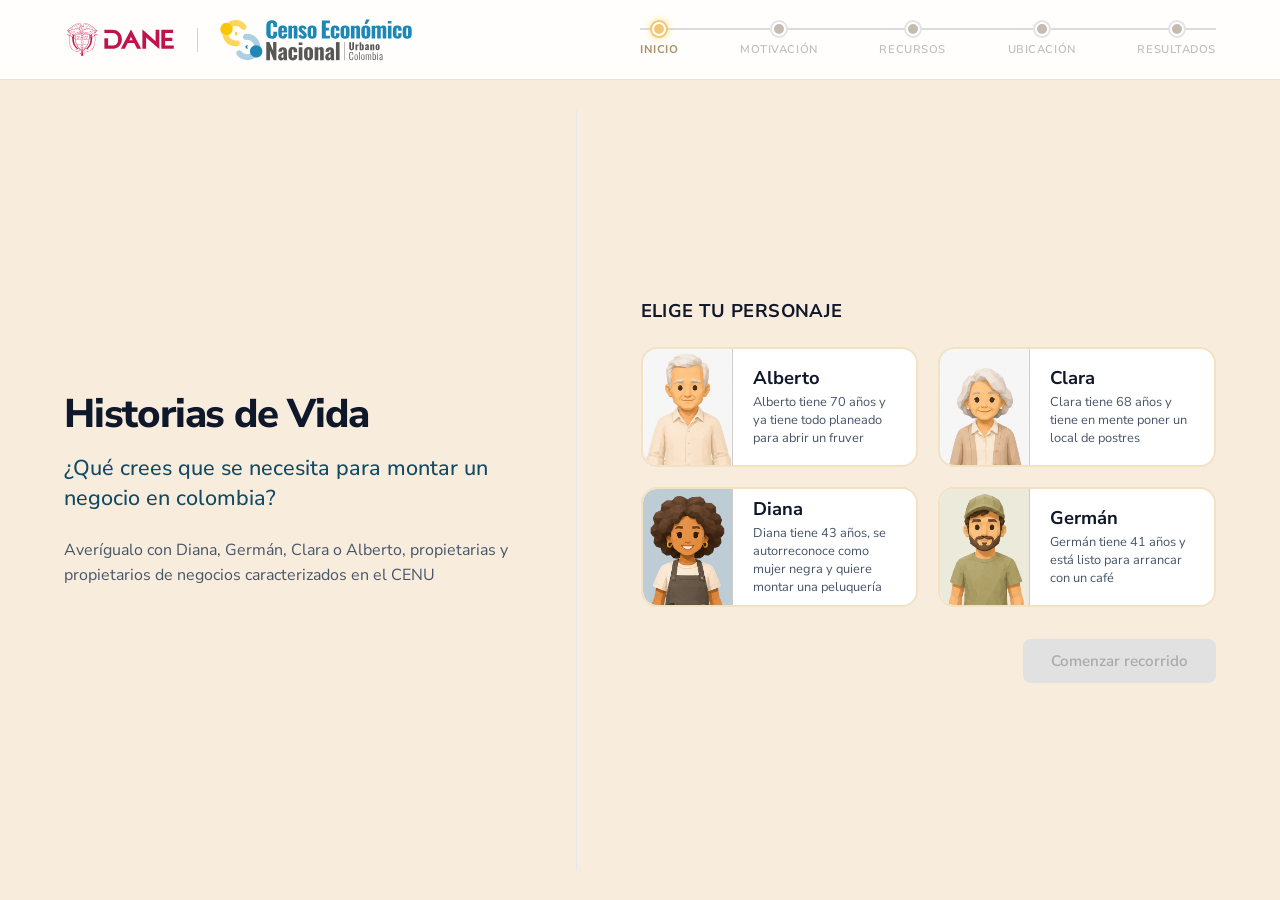
==== hdv-game/index.html @ 0d6b1fbe "First interactive prototype added to "hdv-game" folder" ====
<!doctype html>
<html lang="es">
  <head>
    <meta charset="UTF-8" />
    <link rel="icon" type="image/svg+xml" href="./favicon.svg" />
    <meta name="viewport" content="width=device-width, initial-scale=1.0" />
    <title>Historias de Vida - DANE</title>
    <script type="module" crossorigin src="./assets/index-DZVndFbP.js"></script>
    <link rel="modulepreload" crossorigin href="./assets/Geometry-BT4_Anyd.js">
    <link rel="modulepreload" crossorigin href="./assets/Filter-De0MnOgg.js">
    <link rel="modulepreload" crossorigin href="./assets/canvasUtils-hY55CfUt.js">
    <link rel="modulepreload" crossorigin href="./assets/Cache-DuLSTiLe.js">
    <link rel="modulepreload" crossorigin href="./assets/init-D1hrEsfH.js">
    <link rel="modulepreload" crossorigin href="./assets/GCManagedHash-hVfJ1r2p.js">
    <link rel="modulepreload" crossorigin href="./assets/RenderTargetSystem-0-wwTyfn.js">
    <link rel="modulepreload" crossorigin href="./assets/getTextureBatchBindGroup-BbL4Bqcj.js">
    <link rel="modulepreload" crossorigin href="./assets/GraphicsContext-C-6QM2-G.js">
    <link rel="modulepreload" crossorigin href="./assets/CanvasPool-5ZBneYhJ.js">
    <link rel="stylesheet" crossorigin href="./assets/index-CHIvSmWJ.css">
  </head>
  <body>
    <!-- Indicador de avance sticky / fijo en la parte superior -->
    <header class="progress-header">
      <div class="progress-logo-container">
        <img src="./assets/logo_dane-j9q-b0-3.svg" alt="DANE" class="header-logo logo-dane" />
        <span class="logo-separator"></span>
        <img src="./assets/logo_censo-xvmHsZx9.svg" alt="Censo Económico" class="header-logo logo-censo" />
      </div>
      <div class="progress-bar-container">
        <div class="progress-nodes">
          <div class="progress-node active" data-index="0" id="node-0">
            <span class="node-dot"></span>
            <span class="node-label">Inicio</span>
          </div>
          <div class="progress-node" data-index="1" id="node-1">
            <span class="node-dot"></span>
            <span class="node-label">Motivación</span>
          </div>
          <div class="progress-node" data-index="2" id="node-2">
            <span class="node-dot"></span>
            <span class="node-label">Recursos</span>
          </div>
          <div class="progress-node" data-index="3" id="node-3">
            <span class="node-dot"></span>
            <span class="node-label">Ubicación</span>
          </div>
          <div class="progress-node" data-index="4" id="node-4">
            <span class="node-dot"></span>
            <span class="node-label">Resultados</span>
          </div>
        </div>
        <div class="progress-line-bg">
          <div class="progress-line-fill" id="progress-line"></div>
        </div>
      </div>
    </header>

    <!-- Contenedor principal con scroll horizontal -->
    <main id="slides-container" class="locked">
      
      <!-- SECCIÓN 1: INTRODUCCIÓN -->
      <section id="slide-intro" class="slide active-slide">
        <div class="slide-content">
          <div class="slide-left">
            <h1 class="slide-title" id="project-title">Historias de Vida</h1>
            <p class="slide-tagline" id="project-tagline">Cargando...</p>
            <div class="slide-description" id="project-instructions">
              Cargando instrucciones...
            </div>
          </div>
          <div class="slide-right">
            <h2 class="section-subtitle">Elige tu personaje</h2>
            <div class="character-selector" id="characters-list">
              <!-- Cargado dinámicamente desde data.json -->
            </div>
            <div class="action-footer">
              <button id="btn-start" class="btn btn-primary" disabled>Comenzar recorrido</button>
            </div>
          </div>
        </div>
      </section>

      <!-- SECCIÓN 2: PREGUNTA 1 (MOTIVACIÓN) -->
      <section id="slide-q1" class="slide">
        <div class="slide-content">
          <div class="slide-left">
            <div class="character-walkway-container" id="walkway-q1">
              <!-- Pixi Canvas o DIV provisional del personaje caminará aquí -->
              <div class="provisional-character-div" id="char-marker-q1"></div>
            </div>
            <span class="section-badge">Paso 1 de 3</span>
            <h1 class="slide-title" id="q1-title">Motivación</h1>
            <p class="slide-question" id="q1-question">Cargando pregunta...</p>
          </div>
          <div class="slide-right">
            <div class="options-container" id="q1-options">
              <!-- Cargado dinámicamente -->
            </div>
            <div class="action-footer">
              <button id="btn-next-q1" class="btn btn-primary" disabled>Continuar</button>
            </div>
          </div>
        </div>
      </section>

      <!-- SECCIÓN 3: PREGUNTA 2 (FONDOS) -->
      <section id="slide-q2" class="slide">
        <div class="slide-content">
          <div class="slide-left">
            <div class="character-walkway-container" id="walkway-q2">
              <div class="provisional-character-div" id="char-marker-q2"></div>
            </div>
            <span class="section-badge">Paso 2 de 3</span>
            <h1 class="slide-title" id="q2-title">Recursos</h1>
            <p class="slide-question" id="q2-question">Cargando pregunta...</p>
          </div>
          <div class="slide-right">
            <div class="options-container" id="q2-options">
              <!-- Cargado dinámicamente -->
            </div>
            <div class="action-footer">
              <button id="btn-next-q2" class="btn btn-primary" disabled>Continuar</button>
            </div>
          </div>
        </div>
      </section>

      <!-- SECCIÓN 4: PREGUNTA 3 (UBICACIÓN) -->
      <section id="slide-q3" class="slide">
        <div class="slide-content">
          <div class="slide-left">
            <div class="character-walkway-container" id="walkway-q3">
              <div class="provisional-character-div" id="char-marker-q3"></div>
            </div>
            <span class="section-badge">Paso 3 de 3</span>
            <h1 class="slide-title" id="q3-title">Ubicación</h1>
            <p class="slide-question" id="q3-question">Cargando pregunta...</p>
          </div>
          <div class="slide-right">
            <div class="options-container" id="q3-options">
              <!-- Cargado dinámicamente -->
            </div>
            <div class="action-footer">
              <button id="btn-next-q3" class="btn btn-primary" disabled>Continuar</button>
            </div>
          </div>
        </div>
      </section>

      <!-- SECCIÓN 5: RESULTADOS Y CONCLUSIÓN -->
      <section id="slide-results" class="slide">
        <div class="slide-content">
          <div class="slide-left">
            <span class="section-badge">Resumen</span>
            <h1 class="slide-title" id="results-title">Mapa de tus decisiones</h1>
            <div class="flowchart-container" id="flowchart">
              <!-- Diagrama de flujo de las 3 preguntas con respuestas seleccionadas -->
            </div>
            <div class="action-footer">
              <button id="btn-restart" class="btn btn-secondary">Reiniciar recorrido</button>
            </div>
          </div>
          <div class="slide-right">
            <h2 class="section-subtitle" id="results-details-title">Detalle de tu decisión</h2>
            <div class="results-conclusion-box" id="results-details-content">
              <!-- Cargado dinámicamente al hacer click en las tarjetas del flujograma -->
            </div>
          </div>
        </div>
      </section>

    </main>

    <!-- VENTANA MODAL PARA CONTENIDO ADICIONAL -->
    <div id="modal-overlay" class="modal-overlay hidden">
      <div class="modal-card">
        <div class="modal-header">
          <div class="modal-char-profile">
            <div class="modal-char-avatar" id="modal-avatar"></div>
            <div>
              <h3 class="modal-char-name" id="modal-char-name">Personaje</h3>
              <p class="modal-category" id="modal-step-name">Motivación</p>
            </div>
          </div>
        </div>
        <div class="modal-body" id="modal-content">
          <!-- Información dinámica según elección -->
        </div>
        <div class="modal-footer">
          <button id="btn-modal-next" class="btn btn-primary">Siguiente</button>
        </div>
      </div>
    </div>

    <!-- Script de inicialización principal -->
  </body>
</html>
---- hdv-game/assets/index-CHIvSmWJ.css ----
@import "https://fonts.googleapis.com/css2?family=Nunito+Sans:wght@300;400;500;600;700;800;900&display=swap";:root{--primary:#156182;--primary-hover:#104a64;--primary-light:#e8f0f3;--secondary:#0f172a;--bg-color:#f8eddd;--card-bg:#fff;--text-dark:#0f172a;--text-muted:#475569;--border-color:#f1e2c4;--accent-teal:#0d9488;--accent-teal-light:#ccfbf1;--success:#16a34a;--font-family:"Nunito Sans", -apple-system, BlinkMacSystemFont, "Segoe UI", Roboto, Helvetica, Arial, sans-serif;--transition-fast:.2s cubic-bezier(.16, 1, .3, 1);--transition-normal:.3s cubic-bezier(.16, 1, .3, 1);--transition-slow:.5s cubic-bezier(.16, 1, .3, 1);--shadow-sm:0 1px 2px 0 #0000000d;--shadow-md:0 4px 6px -1px #0000001a, 0 2px 4px -2px #0000001a;--shadow-lg:0 10px 15px -3px #0000001a, 0 4px 6px -4px #0000001a;--shadow-xl:0 20px 25px -5px #0000001a, 0 8px 10px -6px #0000001a}*,:before,:after{box-sizing:border-box;margin:0;padding:0}html,body{width:100%;height:100%;font-family:var(--font-family);background-color:var(--bg-color);color:var(--text-dark);-webkit-font-smoothing:antialiased;-moz-osx-font-smoothing:grayscale;overflow:hidden}body{position:relative}.progress-header{-webkit-backdrop-filter:blur(12px);backdrop-filter:blur(12px);border-bottom:1px solid var(--border-color);z-index:100;background-color:#ffffffe6;justify-content:space-between;align-items:center;width:100%;height:80px;padding:0 5%;display:flex;position:fixed;top:0;left:0}.progress-logo-container{align-items:center;gap:1.25rem;height:44px;display:flex}.header-logo{object-fit:contain;width:auto;height:100%;display:block}.logo-separator{background-color:#cbd5e1;width:1px;height:24px;display:block}.progress-bar-container{flex-direction:column;align-items:center;width:50%;max-width:600px;display:flex;position:relative}.progress-nodes{z-index:2;justify-content:space-between;width:100%;display:flex;position:relative}.progress-node{cursor:pointer;transition:transform var(--transition-fast);background:0 0;border:none;outline:none;flex-direction:column;align-items:center;display:flex}.progress-node:hover{transform:translateY(-2px)}.node-dot{width:14px;height:14px;transition:all var(--transition-normal);background-color:#c4bcae;border:2px solid #fff;border-radius:50%;box-shadow:0 0 0 2px #e2e3e4}.node-label{color:#bfbfbf;text-transform:uppercase;letter-spacing:.05em;transition:color var(--transition-normal);margin-top:6px;font-size:.7rem;font-weight:600}.progress-node.active .node-dot{background-color:#f0c775;box-shadow:0 0 0 2px #f0c775,0 0 10px #edc833}.progress-node.active .node-label{color:#a89267;font-weight:700}.progress-node.completed .node-dot{background-color:#f0c775;box-shadow:0 0 0 2px #f0c775}.progress-node.completed .node-label{color:#92763e99}.progress-line-bg{z-index:1;background-color:#dbdbdb;width:100%;height:2px;position:absolute;top:6px;left:0}.progress-line-fill{width:0%;height:100%;transition:width var(--transition-slow);background-color:#f0c775}.minimap-options{justify-content:center;align-items:center;gap:6px;margin-top:6px;display:flex}.minimap-opt-dot{width:10px;height:10px;transition:all var(--transition-normal);cursor:pointer;background-color:#d7d7d7;border:1.5px solid #fff;border-radius:50%}.minimap-opt-dot:hover{transform:scale(1.25)}.minimap-opt-dot.selected{transform:scale(1.45)}.char-theme-alberto .minimap-opt-dot.selected{background-color:#e1b4a3;border-color:#856c63}.char-theme-clara .minimap-opt-dot.selected{background-color:#e386c4;border-color:#bf4b98}.char-theme-diana .minimap-opt-dot.selected{background-color:#9cc8e7;border-color:#607c90}.char-theme-german .minimap-opt-dot.selected{background-color:#ded685;border-color:#bab35e}#slides-container{scroll-snap-type:x mandatory;scroll-behavior:smooth;-webkit-overflow-scrolling:touch;flex-direction:row;width:100vw;height:100vh;display:flex;overflow:auto hidden}#slides-container.locked{overflow-x:hidden!important}#slides-container::-webkit-scrollbar{display:none}#slides-container{-ms-overflow-style:none;scrollbar-width:none}.slide{scroll-snap-align:start;box-sizing:border-box;flex:0 0 100vw;justify-content:center;align-items:center;width:100vw;height:100vh;padding-top:80px;display:flex;position:relative;overflow:hidden}.slide-content{flex-direction:row;align-items:center;gap:3rem;width:90%;max-width:1240px;height:calc(100% - 60px);margin:0 auto;display:flex}.slide-left{border-right:1px solid #e2e8f0cc;flex-direction:column;flex:1;justify-content:center;height:100%;padding-right:2rem;display:flex}.slide-right{flex-direction:column;flex:1.2;justify-content:center;height:100%;padding-left:1rem;display:flex}.section-badge{color:#333;text-transform:uppercase;letter-spacing:.05em;background-color:#ccc;border-radius:9999px;align-self:flex-start;margin-bottom:1rem;padding:4px 12px;font-size:.75rem;font-weight:700;display:inline-block}.slide-title{color:var(--secondary);letter-spacing:-.03em;margin-bottom:1rem;font-size:2.5rem;font-weight:800;line-height:1.15}.slide-tagline{color:var(--primary-hover);margin-bottom:1.5rem;font-size:1.35rem;font-weight:500;line-height:1.4}.slide-description{color:var(--text-muted);font-size:1rem;line-height:1.6}.slide-question{color:var(--secondary);margin-bottom:2rem;font-size:1.5rem;font-weight:600;line-height:1.4}.section-subtitle{color:var(--secondary);text-transform:uppercase;letter-spacing:.025em;margin-bottom:1.5rem;font-size:1.15rem;font-weight:700}.action-footer{justify-content:flex-end;margin-top:2rem;display:flex}.btn{cursor:pointer;transition:all var(--transition-fast);font-size:.95rem;font-weight:600;font-family:var(--font-family);box-shadow:var(--shadow-sm);border:none;border-radius:8px;justify-content:center;align-items:center;padding:12px 28px;display:inline-flex}.btn:active{transform:translateY(1px)}.btn-primary{background-color:var(--primary);color:#fff}.btn-primary:hover:not(:disabled){background-color:var(--primary-hover);box-shadow:var(--shadow-md);transform:translateY(-1px)}.btn-primary:disabled{color:#a9a9a9;cursor:not-allowed;box-shadow:none;background-color:#e1e1e1}.btn-secondary{color:var(--secondary);border:1px solid var(--border-color);background-color:#fff}.btn-secondary:hover{background-color:#f1f5f9;border-color:#cbd5e1}.character-selector{grid-template-columns:repeat(2,1fr);gap:1.25rem;width:100%;display:grid}.char-card{background-color:var(--card-bg);border:2px solid var(--border-color);cursor:pointer;transition:all var(--transition-normal);text-align:left;border-radius:16px;align-items:center;gap:1.25rem;height:120px;padding:0 1.25rem 0 0;display:flex;overflow:hidden}.char-card:hover{box-shadow:var(--shadow-md);border-color:#ffd47d;transform:translateY(-2px)}.char-card.selected{border-color:var(--primary);background-color:var(--primary-light);box-shadow:var(--shadow-lg)}.char-avatar-container{width:90px;height:100%;transition:background-color var(--transition-fast);background-color:#cbd5e1;border-right:1px solid #ccc;border-radius:14px 0 0 14px;flex-shrink:0;justify-content:center;align-items:center;display:flex;overflow:hidden}.char-avatar-img{object-fit:cover;object-position:center top;width:100%;height:100%;transition:transform var(--transition-normal)}.char-card:hover .char-avatar-img{transform:scale(1.05)}.char-card[data-char=alberto] .char-avatar-container{background-color:#e2dad7}.char-card[data-char=clara] .char-avatar-container{background-color:#e6d2df}.char-card[data-char=diana] .char-avatar-container{background-color:#beccd6}.char-card[data-char=german] .char-avatar-container{background-color:#ebeadb}.char-card.selected[data-char=alberto]{background-color:#ddd0cb;border-color:#8b6051}.char-card.selected[data-char=clara]{background-color:#ead8e4;border-color:#bf4b98}.char-card.selected[data-char=diana]{background-color:#d2dee7;border-color:#6190b1}.char-card.selected[data-char=german]{background-color:#d8d7c9;border-color:#7f7616}.char-info{flex-direction:column;flex:1;display:flex}.char-name{color:var(--secondary);font-size:1.15rem;font-weight:700}.char-bio{color:var(--text-muted);margin-top:4px;font-size:.8rem;line-height:1.4}.options-container{flex-direction:row;justify-content:center;align-items:stretch;gap:1.5rem;width:100%;display:flex}.option-card{background-color:var(--card-bg);border:1px solid var(--border-color);cursor:pointer;transition:all var(--transition-normal);text-align:center;border-radius:12px;flex-direction:column;flex:1;align-items:center;gap:1rem;max-width:250px;padding:1.25rem;display:flex;position:relative;overflow:hidden}.option-card:hover{box-shadow:var(--shadow-sm);border-color:#cbd5e1;transform:translateY(-4px)}.option-image-container{width:128px;height:128px;transition:background-color var(--transition-fast);background-color:#0000;border-radius:8px;flex-shrink:0;justify-content:center;align-items:center;display:flex;overflow:hidden}.option-card-img{object-fit:cover;width:100%;height:100%}.option-card-body{justify-content:center;align-items:center;gap:.75rem;width:100%;display:flex}.option-card.selected{border-color:var(--secondary);box-shadow:var(--shadow-md);background-color:#f1f5f9;font-weight:500}.char-theme-alberto .option-card.selected{background-color:#e7dcd8;border-color:#8b6051}.char-theme-clara .option-card.selected{background-color:#f5eef3;border-color:#bf4b98}.char-theme-diana .option-card.selected{background-color:#cfdae2;border-color:#607c90}.char-theme-german .option-card.selected{background-color:#e2e0cc;border-color:#776f16}.option-circle{color:#94a3b8;width:24px;height:24px;transition:all var(--transition-fast);background-color:#fff;border:2px solid #cbd5e1;border-radius:50%;flex-shrink:0;justify-content:center;align-items:center;font-size:.75rem;font-weight:700;display:flex}.option-card.selected .option-circle{border-color:var(--secondary);background-color:var(--secondary);color:#fff}.char-theme-alberto .option-card.selected .option-circle{background-color:#a47e70;border-color:#8b6051}.char-theme-clara .option-card.selected .option-circle{background-color:#e978c3;border-color:#bf4b98}.char-theme-diana .option-card.selected .option-circle{background-color:#607c90;border-color:#35556b}.char-theme-german .option-card.selected .option-circle{background-color:#8a8225;border-color:#80781a}.option-text{color:var(--text-dark);font-size:1rem;line-height:1.4}.option-card.selected .option-text{color:var(--secondary)}.char-theme-alberto .option-card.selected .option-text{color:#362924}.char-theme-clara .option-card.selected .option-text{color:#46293c}.char-theme-diana .option-card.selected .option-text{color:#2b3f4d}.char-theme-german .option-card.selected .option-text{color:#353320}.character-walkway-container{background-color:#0000;border:none;width:100%;height:144px;margin-bottom:1rem;display:block;position:relative;overflow:visible}.pixi-character-canvas{pointer-events:none;z-index:10;position:absolute;top:0;left:0}.provisional-character-div{color:#fff;width:48px;height:48px;box-shadow:var(--shadow-md);background-color:#cbd5e1;border-radius:12px;justify-content:center;align-items:center;font-size:.8rem;font-weight:700;transition:all .8s cubic-bezier(.25,1,.5,1);display:flex;position:absolute;bottom:26px;left:20px}.provisional-character-div.positioned-right{left:calc(100% - 68px)}.modal-overlay{-webkit-backdrop-filter:blur(8px);backdrop-filter:blur(8px);z-index:200;opacity:1;width:100%;height:100%;transition:opacity var(--transition-normal);background-color:#0f172ab3;justify-content:center;align-items:center;display:flex;position:fixed;top:0;left:0}.modal-overlay.hidden{opacity:0;pointer-events:none}.modal-card{background-color:var(--card-bg);width:90%;max-width:580px;box-shadow:var(--shadow-xl), 0 0 0 1px #0000000d;transition:transform var(--transition-normal);border-radius:16px;overflow:hidden;transform:scale(1)}.modal-overlay.hidden .modal-card{transform:scale(.92)}.modal-header{border-bottom:1px solid var(--border-color);background-color:#ccd3d7;padding:1.5rem 2rem}.modal-char-profile{align-items:center;gap:1rem;display:flex}.modal-char-avatar{color:#fff;background-color:#e2e8f0;border:1px solid #fff;border-radius:10px;justify-content:center;align-items:center;width:50px;height:50px;font-weight:700;display:flex}.modal-char-name{color:var(--secondary);font-size:1.15rem;font-weight:700}.modal-category{color:var(--text-muted);text-transform:uppercase;letter-spacing:.05em;margin-top:2px;font-size:.75rem;font-weight:600}.modal-body{color:var(--text-dark);padding:2rem;font-size:1.05rem;line-height:1.6}.modal-body p{margin-bottom:1rem}.modal-body p:last-child{margin-bottom:0}.modal-footer{border-top:1px solid var(--border-color);background-color:#ccd3d7;justify-content:flex-end;padding:1.25rem 2rem;display:flex}.results-conclusion-box{border:1px solid var(--border-color);color:var(--text-dark);background-color:#f8fafc;border-radius:16px;height:auto;margin-bottom:1.5rem;padding:1.75rem;font-size:1.05rem;line-height:1.6;overflow:visible}.results-conclusion-box p{margin-bottom:1rem}.results-conclusion-box p:last-child{margin-bottom:0}.flowchart-container{flex-direction:column;gap:1.5rem;padding:1rem;display:flex;position:relative}.flowchart-container:before{content:"";background:dashed #cbd5e1;z-index:1;width:2px;height:calc(100% - 4rem);position:absolute;top:2rem;left:2.75rem}.flow-step{z-index:2;align-items:center;gap:1.5rem;display:flex;position:relative}.flow-badge{background-color:var(--secondary);color:#fff;width:42px;height:42px;box-shadow:var(--shadow-sm);border:4px solid #fff;border-radius:50%;justify-content:center;align-items:center;font-size:.9rem;font-weight:700;display:flex}.flow-card{background-color:var(--card-bg);border:1px solid var(--border-color);box-shadow:var(--shadow-sm);transition:all var(--transition-normal);cursor:pointer;border-radius:12px;flex:1;padding:1rem 1.25rem}.flow-card:hover{box-shadow:var(--shadow-md);transform:translateY(-2px)translate(2px)}.flow-card.selected{box-shadow:var(--shadow-md);background-color:#f1f5f9;transform:translate(4px)}.char-theme-alberto .flow-card.selected{background-color:#e2d4cf;border-color:#8b6051}.char-theme-clara .flow-card.selected{background-color:#efe0ea;border-color:#bf4b98}.char-theme-diana .flow-card.selected{background-color:#dbe7f0;border-color:#607c90}.char-theme-german .flow-card.selected{background-color:#e8f0f3;border-color:#8a8225}.flow-card-title{color:var(--text-muted);text-transform:uppercase;letter-spacing:.05em;margin-bottom:4px;font-size:.75rem;font-weight:700}.flow-card-value{color:var(--secondary);font-size:1rem;font-weight:600}.char-theme-alberto .flow-badge{background-color:#8b6051}.char-theme-alberto .flow-card{border-left:4px solid #8b6051}.char-theme-clara .flow-badge{background-color:#bf4b98}.char-theme-clara .flow-card{border-left:4px solid #bf4b98}.char-theme-diana .flow-badge{background-color:#607c90}.char-theme-diana .flow-card{border-left:4px solid #607c90}.char-theme-german .flow-badge{background-color:#8a8225}.char-theme-german .flow-card{border-left:4px solid #8a8225}@media (width<=1024px){.slide-content{flex-direction:column;gap:1.5rem;width:92%;padding-top:20px;padding-bottom:20px;overflow-y:auto}.slide-left{border-bottom:1px solid #e2e8f0cc;border-right:none;flex:none;height:auto;padding-bottom:1.5rem;padding-right:0}.slide-right{flex:none;width:100%;height:auto;padding-left:0}.character-selector{grid-template-columns:1fr}.slide-title{font-size:1.85rem}.slide-tagline{margin-bottom:1rem;font-size:1.15rem}.slide-question{margin-bottom:1rem;font-size:1.25rem}.character-walkway-container{height:70px;margin-top:1rem}.provisional-character-div{width:36px;height:36px;bottom:16px}.progress-header{padding:0 1.5rem}.progress-bar-container{width:60%}.node-label{display:none}.progress-nodes{justify-content:space-around}}
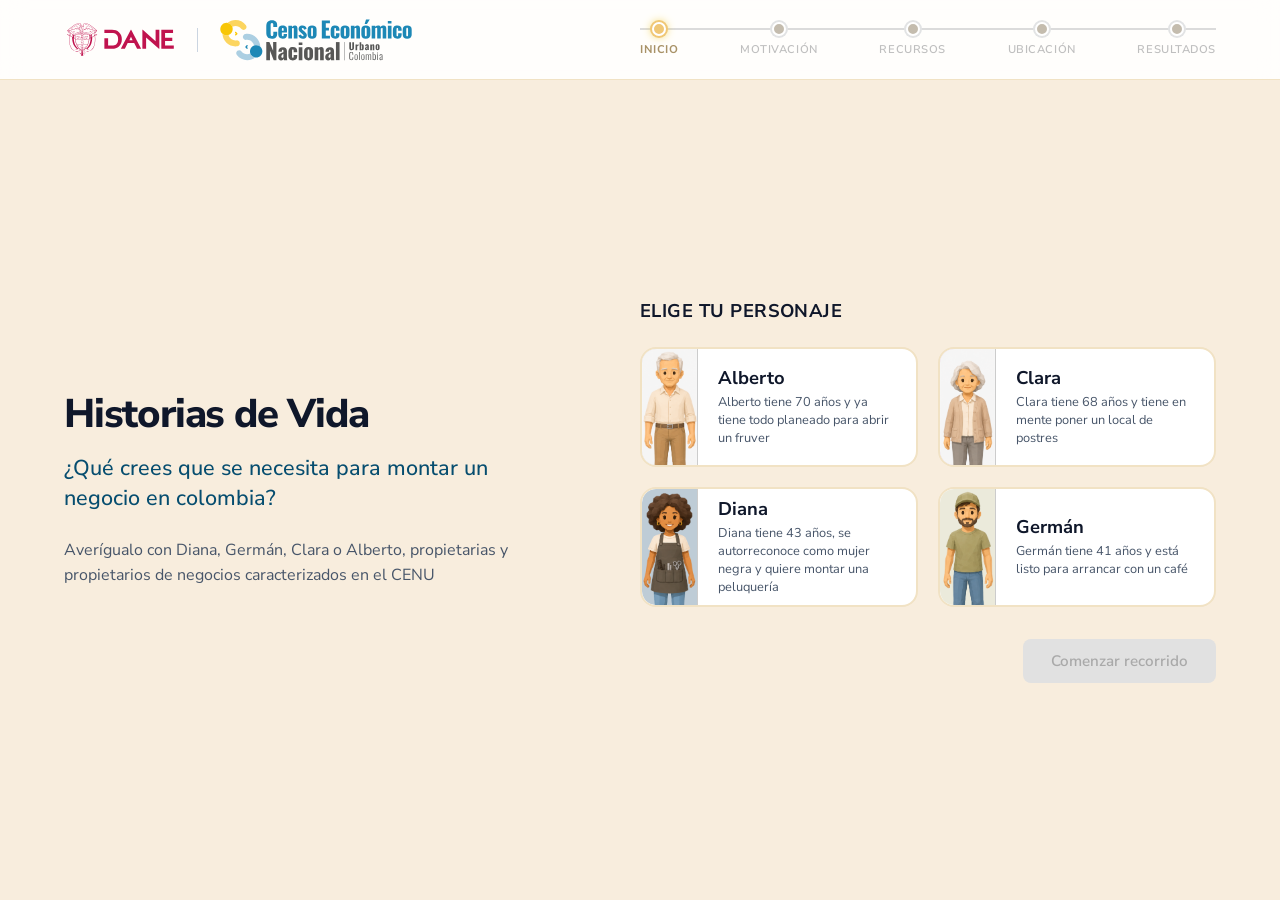
==== commit 0ead1352: "better responsive behavior" ====
--- a/hdv-game/index.html
+++ b/hdv-game/index.html
@@ -5,7 +5,7 @@
     <link rel="icon" type="image/svg+xml" href="./favicon.svg" />
     <meta name="viewport" content="width=device-width, initial-scale=1.0" />
     <title>Historias de Vida - DANE</title>
-    <script type="module" crossorigin src="./assets/index-DZVndFbP.js"></script>
+    <script type="module" crossorigin src="./assets/index-BYNghqq5.js"></script>
     <link rel="modulepreload" crossorigin href="./assets/Geometry-BT4_Anyd.js">
     <link rel="modulepreload" crossorigin href="./assets/Filter-De0MnOgg.js">
     <link rel="modulepreload" crossorigin href="./assets/canvasUtils-hY55CfUt.js">
@@ -16,7 +16,7 @@
     <link rel="modulepreload" crossorigin href="./assets/getTextureBatchBindGroup-BbL4Bqcj.js">
     <link rel="modulepreload" crossorigin href="./assets/GraphicsContext-C-6QM2-G.js">
     <link rel="modulepreload" crossorigin href="./assets/CanvasPool-5ZBneYhJ.js">
-    <link rel="stylesheet" crossorigin href="./assets/index-CHIvSmWJ.css">
+    <link rel="stylesheet" crossorigin href="./assets/index-BBoLiaLG.css">
   </head>
   <body>
     <!-- Indicador de avance sticky / fijo en la parte superior -->
@@ -152,18 +152,26 @@
         <div class="slide-content">
           <div class="slide-left">
             <span class="section-badge">Resumen</span>
+            <div class="score-bar-container" id="score-bar-container">
+              <span class="score-bar-label" id="score-bar-label">Tu puntaje:</span>
+              <svg id="score-bar" viewBox="0 0 320 32"></svg>
+              <span class="score-bar-value" id="score-bar-value">0/100</span>
+            </div>
             <h1 class="slide-title" id="results-title">Mapa de tus decisiones</h1>
             <div class="flowchart-container" id="flowchart">
               <!-- Diagrama de flujo de las 3 preguntas con respuestas seleccionadas -->
             </div>
             <div class="action-footer">
-              <button id="btn-restart" class="btn btn-secondary">Reiniciar recorrido</button>
+              <button id="btn-restart" class="btn btn-secondary">Reiniciar recorrido <svg class="icon-restart" xmlns="http://www.w3.org/2000/svg" height="24" viewBox="0 -960 960 960" width="24"><path d="M480-80q-75 0-140.5-28.5t-114-77q-48.5-48.5-77-114T120-440h80q0 117 81.5 198.5T480-160q117 0 198.5-81.5T760-440q0-117-81.5-198.5T480-720h-6l62 62-56 58-160-160 160-160 56 58-62 62h6q75 0 140.5 28.5t114 77q48.5 48.5 77 114T840-440q0 75-28.5 140.5t-77 114q-48.5 48.5-114 77T480-80Z"/></svg></button>
             </div>
           </div>
           <div class="slide-right">
             <h2 class="section-subtitle" id="results-details-title">Detalle de tu decisión</h2>
             <div class="results-conclusion-box" id="results-details-content">
               <!-- Cargado dinámicamente al hacer click en las tarjetas del flujograma -->
+            </div>
+            <div class="action-footer">
+              <button id="btn-restart-alt" class="btn btn-secondary">Reiniciar recorrido <svg class="icon-restart" xmlns="http://www.w3.org/2000/svg" height="24" viewBox="0 -960 960 960" width="24"><path d="M480-80q-75 0-140.5-28.5t-114-77q-48.5-48.5-77-114T120-440h80q0 117 81.5 198.5T480-160q117 0 198.5-81.5T760-440q0-117-81.5-198.5T480-720h-6l62 62-56 58-160-160 160-160 56 58-62 62h6q75 0 140.5 28.5t114 77q48.5 48.5 77 114T840-440q0 75-28.5 140.5t-77 114q-48.5 48.5-114 77T480-80Z"/></svg></button>
             </div>
           </div>
         </div>
@@ -183,6 +191,9 @@
             </div>
           </div>
         </div>
+        <div class="modal-gauge-container" id="modal-gauge-container">
+          <svg id="modal-gauge" viewBox="0 0 200 115"></svg>
+        </div>
         <div class="modal-body" id="modal-content">
           <!-- Información dinámica según elección -->
         </div>
--- a/hdv-game/assets/index-BBoLiaLG.css
+++ b/hdv-game/assets/index-BBoLiaLG.css
@@ -0,0 +1 @@
+@import "https://fonts.googleapis.com/css2?family=Nunito+Sans:wght@300;400;500;600;700;800;900&display=swap";:root{--primary:#156182;--primary-hover:#064d6f;--primary-light:#e8f0f3;--secondary:#0f172a;--bg-color:#f8eddd;--card-bg:#fff;--text-dark:#0f172a;--text-muted:#475569;--border-color:#f1e2c4;--accent-teal:#0d9488;--accent-teal-light:#ccfbf1;--success:#16a34a;--font-family:"Nunito Sans", -apple-system, BlinkMacSystemFont, "Segoe UI", Roboto, Helvetica, Arial, sans-serif;--transition-fast:.2s cubic-bezier(.16, 1, .3, 1);--transition-normal:.3s cubic-bezier(.16, 1, .3, 1);--transition-slow:.5s cubic-bezier(.16, 1, .3, 1);--shadow-sm:0 1px 2px 0 #0000000d;--shadow-md:0 4px 6px -1px #0000001a, 0 2px 4px -2px #0000001a;--shadow-lg:0 10px 15px -3px #0000001a, 0 4px 6px -4px #0000001a;--shadow-xl:0 20px 25px -5px #0000001a, 0 8px 10px -6px #0000001a}*,:before,:after{box-sizing:border-box;margin:0;padding:0}html,body{width:100%;height:100%;font-family:var(--font-family);background-color:var(--bg-color);color:var(--text-dark);-webkit-font-smoothing:antialiased;-moz-osx-font-smoothing:grayscale;overflow:hidden}body{position:relative}.progress-header{-webkit-backdrop-filter:blur(12px);backdrop-filter:blur(12px);border-bottom:1px solid var(--border-color);z-index:100;background-color:#ffffffe6;justify-content:space-between;align-items:center;width:100%;height:80px;padding:0 5%;display:flex;position:fixed;top:0;left:0}.progress-logo-container{align-items:center;gap:1.25rem;height:44px;display:flex}.header-logo{object-fit:contain;width:auto;height:100%;display:block}.logo-separator{background-color:#cbd5e1;width:1px;height:24px;display:block}.progress-bar-container{flex-direction:column;align-items:center;width:50%;max-width:600px;display:flex;position:relative}.progress-nodes{z-index:2;justify-content:space-between;width:100%;display:flex;position:relative}.progress-node{cursor:pointer;transition:transform var(--transition-fast);background:0 0;border:none;outline:none;flex-direction:column;align-items:center;display:flex}.progress-node:hover{transform:translateY(-2px)}.node-dot{width:14px;height:14px;transition:all var(--transition-normal);background-color:#c4bcae;border:2px solid #fff;border-radius:50%;box-shadow:0 0 0 2px #e2e3e4}.node-label{color:#bfbfbf;text-transform:uppercase;letter-spacing:.05em;transition:color var(--transition-normal);margin-top:6px;font-size:.7rem;font-weight:600}.progress-node.active .node-dot{background-color:#f0c775;box-shadow:0 0 0 2px #f0c775,0 0 10px #edc833}.progress-node.active .node-label{color:#a89267;font-weight:700}.progress-node.completed .node-dot{background-color:#f0c775;box-shadow:0 0 0 2px #f0c775}.progress-node.completed .node-label{color:#92763e99}.progress-line-bg{z-index:1;background-color:#dbdbdb;width:100%;height:2px;position:absolute;top:6px;left:0}.progress-line-fill{width:0%;height:100%;transition:width var(--transition-slow);background-color:#f0c775}.minimap-options{justify-content:center;align-items:center;gap:6px;margin-top:6px;display:flex}.minimap-opt-dot{width:10px;height:10px;transition:all var(--transition-normal);cursor:pointer;background-color:#d7d7d7;border:1.5px solid #fff;border-radius:50%}.minimap-opt-dot:hover{transform:scale(1.25)}.minimap-opt-dot.selected{transform:scale(1.45)}.char-theme-alberto .minimap-opt-dot.selected{background-color:#e1b4a3;border-color:#856c63}.char-theme-clara .minimap-opt-dot.selected{background-color:#e386c4;border-color:#bf4b98}.char-theme-diana .minimap-opt-dot.selected{background-color:#9cc8e7;border-color:#607c90}.char-theme-german .minimap-opt-dot.selected{background-color:#ded685;border-color:#bab35e}#slides-container{scroll-snap-type:x mandatory;scroll-behavior:smooth;-webkit-overflow-scrolling:touch;flex-direction:row;width:100vw;height:100vh;display:flex}@media only screen and (width>=1024px){#slides-container{overflow:auto hidden}}#slides-container.locked{overflow-x:hidden!important}#slides-container::-webkit-scrollbar{display:none}#slides-container{-ms-overflow-style:none;scrollbar-width:none}.slide{scroll-snap-align:start;box-sizing:border-box;flex:0 0 100vw;justify-content:center;align-items:center;width:100vw;height:100vh;padding-top:80px;display:flex;position:relative}@media only screen and (width>=1024px){.slide{overflow:hidden}}@media only screen and (width>=1200px){#slide-q1,#slide-q2,#slide-q3{background-image:url(./city-main-background-BUrFfh6j.jpg);background-position:50%;background-size:cover}}.slide-content{flex-direction:row;align-items:center;gap:3rem;width:90%;max-width:1240px;margin:0 auto;display:flex}@media only screen and (width>=1024px){.slide-content{height:calc(100% - 60px)}}.slide-left{flex-direction:column;flex:1;justify-content:center;height:100%;padding-right:2rem;display:flex}.slide-right{flex-direction:column;flex:1.2;justify-content:center;height:100%;padding-left:1rem;display:flex}.section-badge{color:#333;text-transform:uppercase;letter-spacing:.05em;background-color:#ccc;border-radius:9999px;align-self:flex-start;margin-bottom:1rem;padding:4px 12px;font-size:.75rem;font-weight:700;display:inline-block}.slide-title{color:var(--secondary);letter-spacing:-.03em;margin-bottom:1rem;font-size:2.5rem;font-weight:800;line-height:1.15}.slide-tagline{color:var(--primary-hover);margin-bottom:1.5rem;font-size:1.35rem;font-weight:500;line-height:1.4}.slide-description{color:var(--text-muted);font-size:1rem;line-height:1.6}.slide-question{color:var(--secondary);margin-bottom:2rem;font-size:1.5rem;font-weight:600;line-height:1.4}.section-subtitle{color:var(--secondary);text-transform:uppercase;letter-spacing:.025em;margin-bottom:1.5rem;font-size:1.15rem;font-weight:700}.action-footer{justify-content:flex-end;margin-top:2rem;display:flex}.action-footer #btn-restart{transition:all .25s}@media only screen and (width<=1024px){.action-footer #btn-restart{display:none}}.action-footer #btn-restart:hover{color:#fff;background-color:var(--primary)}.action-footer #btn-restart:hover svg{fill:#fff}.action-footer #btn-restart-alt{transition:all .25s;display:none}@media only screen and (width<=1024px){.action-footer #btn-restart-alt{display:block}}.action-footer #btn-restart-alt:hover{color:#fff;background-color:var(--primary)}.action-footer #btn-restart-alt:hover svg{fill:#fff}.icon-restart,.icon-open{vertical-align:top;fill:var(--primary);margin-left:4px;display:inline-block}.btn{cursor:pointer;transition:all var(--transition-fast);font-size:.95rem;font-weight:600;font-family:var(--font-family);box-shadow:var(--shadow-sm);border:none;border-radius:8px;justify-content:center;align-items:center;padding:12px 28px;display:inline-flex}.btn:active{transform:translateY(1px)}.btn-primary{background-color:var(--primary);color:#fff}.btn-primary:hover:not(:disabled){background-color:var(--primary-hover);box-shadow:var(--shadow-md);transform:translateY(-1px)}.btn-primary:disabled{color:#a9a9a9;cursor:not-allowed;box-shadow:none;background-color:#e1e1e1}.btn-secondary{color:var(--secondary);border:1px solid var(--border-color);background-color:#fff}.btn-secondary:hover{background-color:#f1f5f9;border-color:#cbd5e1}.character-selector{grid-template-columns:repeat(2,1fr);gap:1.25rem;width:100%;display:grid}.char-card{background-color:var(--card-bg);border:2px solid var(--border-color);cursor:pointer;transition:all var(--transition-normal);text-align:left;border-radius:16px;align-items:center;gap:1.25rem;height:120px;padding:0 1.25rem 0 0;display:flex;overflow:hidden}.char-card:hover{box-shadow:var(--shadow-md);border-color:#ffd47d;transform:translateY(-2px)}.char-card.selected{border-color:var(--primary);background-color:var(--primary-light);box-shadow:var(--shadow-lg)}.char-avatar-container{width:90px;height:100%;transition:background-color var(--transition-fast);background-color:#cbd5e1;border-right:1px solid #ccc;border-radius:14px 0 0 14px;flex-shrink:0;justify-content:center;align-items:center;display:flex;overflow:hidden}@media only screen and (width>=1024px) and (width<=1280px){.char-avatar-container{width:56px}}.char-avatar-img{object-fit:cover;object-position:center top;width:100%;height:100%;transition:transform var(--transition-normal)}.char-card:hover .char-avatar-img{transform:scale(1.05)}.char-card[data-char=alberto] .char-avatar-container{background-color:#e2dad7}.char-card[data-char=clara] .char-avatar-container{background-color:#e6d2df}.char-card[data-char=diana] .char-avatar-container{background-color:#beccd6}.char-card[data-char=german] .char-avatar-container{background-color:#ebeadb}.char-card.selected[data-char=alberto]{background-color:#ddd0cb;border-color:#8b6051}.char-card.selected[data-char=clara]{background-color:#ead8e4;border-color:#bf4b98}.char-card.selected[data-char=diana]{background-color:#d2dee7;border-color:#6190b1}.char-card.selected[data-char=german]{background-color:#d8d7c9;border-color:#7f7616}.char-info{flex-direction:column;flex:1;display:flex}.char-name{color:var(--secondary);font-size:1.15rem;font-weight:700}.char-bio{color:var(--text-muted);margin-top:4px;font-size:.8rem;line-height:1.4}.options-container{flex-direction:row;justify-content:center;align-items:stretch;gap:1.5rem;width:100%;display:flex}.option-card{cursor:pointer;transition:all var(--transition-normal);text-align:center;background-color:#fff6;border:1px solid #fff;border-radius:12px;flex-direction:column;flex:1;align-items:center;gap:1rem;max-width:250px;padding:.5rem .75rem;display:flex;position:relative;overflow:hidden}@media only screen and (width>=1200px){.option-card{padding:.75rem 1rem}}.option-card:hover{box-shadow:var(--shadow-sm);background-color:#fff9;border-color:#a4c9f6;transform:translateY(-4px)}.option-image-container{width:128px;height:128px;transition:background-color var(--transition-fast);background-color:#0000;border-radius:8px;flex-shrink:0;justify-content:center;align-items:center;display:flex;overflow:hidden}.option-card-img{object-fit:cover;width:100%;height:100%}.option-card-body{justify-content:center;align-items:center;gap:.5rem;width:100%;display:flex}@media only screen and (width>=1200px){.option-card-body{gap:.75rem}}.option-card.selected{border-color:var(--secondary);box-shadow:var(--shadow-md);background-color:#f1f5f9;font-weight:500}.char-theme-alberto .option-card.selected{background-color:#e7dcd8;border-color:#8b6051}.char-theme-clara .option-card.selected{background-color:#f5eef3;border-color:#bf4b98}.char-theme-diana .option-card.selected{background-color:#cfdae2;border-color:#607c90}.char-theme-german .option-card.selected{background-color:#e2e0cc;border-color:#776f16}.option-circle{color:#94a3b8;width:24px;height:24px;transition:all var(--transition-fast);background-color:#fff;border:2px solid #cbd5e1;border-radius:50%;flex-shrink:0;justify-content:center;align-items:center;font-size:.75rem;font-weight:700;display:flex}.option-card.selected .option-circle{border-color:var(--secondary);background-color:var(--secondary);color:#fff}.char-theme-alberto .option-card.selected .option-circle{background-color:#a47e70;border-color:#8b6051}.char-theme-clara .option-card.selected .option-circle{background-color:#e978c3;border-color:#bf4b98}.char-theme-diana .option-card.selected .option-circle{background-color:#607c90;border-color:#35556b}.char-theme-german .option-card.selected .option-circle{background-color:#8a8225;border-color:#80781a}.option-text{color:var(--text-dark);font-size:1rem;line-height:1.4}.option-card.selected .option-text{color:var(--secondary)}.char-theme-alberto .option-card.selected .option-text{color:#362924}.char-theme-clara .option-card.selected .option-text{color:#46293c}.char-theme-diana .option-card.selected .option-text{color:#2b3f4d}.char-theme-german .option-card.selected .option-text{color:#353320}.character-walkway-container{background-color:#0000;border:none;width:100%;height:144px;margin-bottom:3rem;display:none;position:relative;overflow:visible}@media only screen and (width>=1024px){.character-walkway-container{display:block}}.pixi-character-canvas{pointer-events:none;z-index:10;position:absolute;top:0;left:0}.provisional-character-div{color:#fff;width:48px;height:48px;box-shadow:var(--shadow-md);background-color:#cbd5e1;border-radius:12px;justify-content:center;align-items:center;font-size:.8rem;font-weight:700;transition:all .8s cubic-bezier(.25,1,.5,1);display:flex;position:absolute;bottom:26px;left:20px}.provisional-character-div.positioned-right{left:calc(100% - 68px)}.modal-overlay{-webkit-backdrop-filter:blur(8px);backdrop-filter:blur(8px);z-index:200;opacity:1;width:100%;height:100%;transition:opacity var(--transition-normal);background-color:#0f172ab3;justify-content:center;align-items:center;display:flex;position:fixed;top:0;left:0}.modal-overlay.hidden{opacity:0;pointer-events:none}.modal-card{background-color:var(--card-bg);width:90%;max-width:580px;box-shadow:var(--shadow-xl), 0 0 0 1px #0000000d;transition:transform var(--transition-normal);border-radius:16px;overflow:hidden;transform:scale(1)}.modal-overlay.hidden .modal-card{transform:scale(.92)}.modal-header{border-bottom:1px solid var(--border-color);background-color:#ccd3d7;padding:1.5rem 2rem}.modal-char-profile{align-items:center;gap:1rem;display:flex}.modal-char-avatar{color:#fff;background-color:#e2e8f0;border:1px solid #fff;border-radius:10px;justify-content:center;align-items:center;width:50px;height:50px;font-weight:700;display:flex}.modal-char-name{color:var(--secondary);font-size:1.15rem;font-weight:700}.modal-category{color:var(--text-muted);text-transform:uppercase;letter-spacing:.05em;margin-top:2px;font-size:.75rem;font-weight:600}.modal-gauge-container{justify-content:center;align-items:center;padding:1.5rem 2rem .5rem;display:flex}.modal-gauge-container svg{width:180px;height:auto}.modal-body{color:var(--text-dark);text-align:center;padding:2rem;font-size:1.05rem;line-height:1.6}.modal-body p{margin-bottom:1rem}.modal-body p:last-child{margin-bottom:0}.modal-footer{border-top:1px solid var(--border-color);background-color:#ccd3d7;justify-content:flex-end;padding:1.25rem 2rem;display:flex}.score-bar-container{align-items:center;gap:1rem;margin:.75rem 0 1.25rem;display:flex}.score-bar-label{color:var(--secondary);white-space:nowrap;font-size:1rem;font-weight:700}.score-bar-container svg{flex:1;max-width:320px;height:auto}.score-bar-value{color:var(--secondary);white-space:nowrap;font-size:1rem;font-weight:800}.results-conclusion-box{border:1px solid var(--border-color);color:var(--text-dark);background-color:#f8fafc;border-radius:16px;height:auto;margin-bottom:1.5rem;padding:1.75rem;font-size:1.05rem;line-height:1.6;overflow:visible}.results-conclusion-box p{margin-bottom:1rem}.results-article-link{color:var(--primary);text-align:right;cursor:pointer;text-underline-offset:3px;transition:color var(--transition-fast);margin-top:1rem;font-size:.95rem;font-weight:700;text-decoration:underline;display:block}.results-article-link:hover{color:var(--primary-hover)}.results-conclusion-box p:last-child{margin-bottom:0}.flowchart-container{flex-direction:column;gap:1.5rem;padding:1rem;display:flex;position:relative}.flowchart-container:before{content:"";background:dashed #cbd5e1;z-index:1;width:2px;height:calc(100% - 4rem);position:absolute;top:2rem;left:2.75rem}.flow-step{z-index:2;align-items:center;gap:1.5rem;display:flex;position:relative}.flow-badge{background-color:var(--secondary);color:#fff;width:42px;height:42px;box-shadow:var(--shadow-sm);border:4px solid #fff;border-radius:50%;justify-content:center;align-items:center;font-size:.9rem;font-weight:700;display:flex}@media only screen and (width<=576px){.flow-badge{display:none}}.flow-card{background-color:var(--card-bg);border:1px solid var(--border-color);box-shadow:var(--shadow-sm);transition:all var(--transition-normal);cursor:pointer;border-radius:12px;flex:1;padding:1rem 1.25rem}.flow-card:hover{box-shadow:var(--shadow-md);transform:translateY(-2px)translate(2px)}.flow-card.selected{box-shadow:var(--shadow-md);background-color:#f1f5f9;transform:translate(4px)}.char-theme-alberto .flow-card.selected{background-color:#e2d4cf;border-color:#8b6051}.char-theme-clara .flow-card.selected{background-color:#efe0ea;border-color:#bf4b98}.char-theme-diana .flow-card.selected{background-color:#dbe7f0;border-color:#607c90}.char-theme-german .flow-card.selected{background-color:#e8f0f3;border-color:#8a8225}.flow-card-title{color:var(--text-muted);text-transform:uppercase;letter-spacing:.05em;margin-bottom:4px;font-size:.75rem;font-weight:700}.flow-card-value{color:var(--secondary);font-size:1rem;font-weight:600}.char-theme-alberto .flow-badge{background-color:#8b6051}.char-theme-alberto .flow-card{border-left:4px solid #8b6051}.char-theme-clara .flow-badge{background-color:#bf4b98}.char-theme-clara .flow-card{border-left:4px solid #bf4b98}.char-theme-diana .flow-badge{background-color:#607c90}.char-theme-diana .flow-card{border-left:4px solid #607c90}.char-theme-german .flow-badge{background-color:#8a8225}.char-theme-german .flow-card{border-left:4px solid #8a8225}@media (width<=1024px){#slides-container{overflow:auto hidden}.slide{overflow:hidden auto}.slide-content{flex-direction:column;gap:1.5rem;width:92%;margin:auto;padding-top:20px;padding-bottom:20px}.slide-left{border-right:none;flex:none;height:auto;padding-right:0}.slide-right{flex:none;width:100%;height:auto;padding-left:0}.character-selector{grid-template-columns:1fr}.slide-title{font-size:1.85rem}.slide-tagline{margin-bottom:1rem;font-size:1.15rem}.slide-question{margin-bottom:1rem;font-size:1.25rem}.character-walkway-container{height:70px;margin-top:1rem}.provisional-character-div{width:36px;height:36px;bottom:16px}.progress-header{padding:0 1.5rem}.progress-logo-container{gap:.5rem;height:22px}.logo-separator{height:12px}.progress-bar-container{width:60%}.node-label{display:none}.progress-nodes{justify-content:space-around}.flowchart-container{flex-direction:row;gap:.5rem;padding:.25rem 0}.flowchart-container:before{display:none}.flow-step{flex:1;gap:.5rem;min-width:0}.flow-badge{border-width:2px;flex-shrink:0;width:26px;height:26px;font-size:.7rem}.flow-card{border-radius:10px;min-width:0;padding:.5rem .6rem}.flow-card-title{margin-bottom:2px;font-size:.6rem}.flow-card-value{-webkit-line-clamp:2;line-clamp:2;-webkit-box-orient:vertical;font-size:.8rem;line-height:1.25;display:-webkit-box;overflow:hidden}.flow-card:hover,.flow-card.selected{transform:none}}@media (width<=576px){.options-container{flex-direction:column;gap:.75rem}.option-card{text-align:left;flex-direction:row;align-items:center;gap:1rem;width:100%;max-width:none;padding:.5rem .75rem}.option-image-container{width:64px;height:64px}.option-card-body{flex:1;justify-content:flex-start}}@media only screen and (width<=576px){.progress-bar-container{display:none}}
